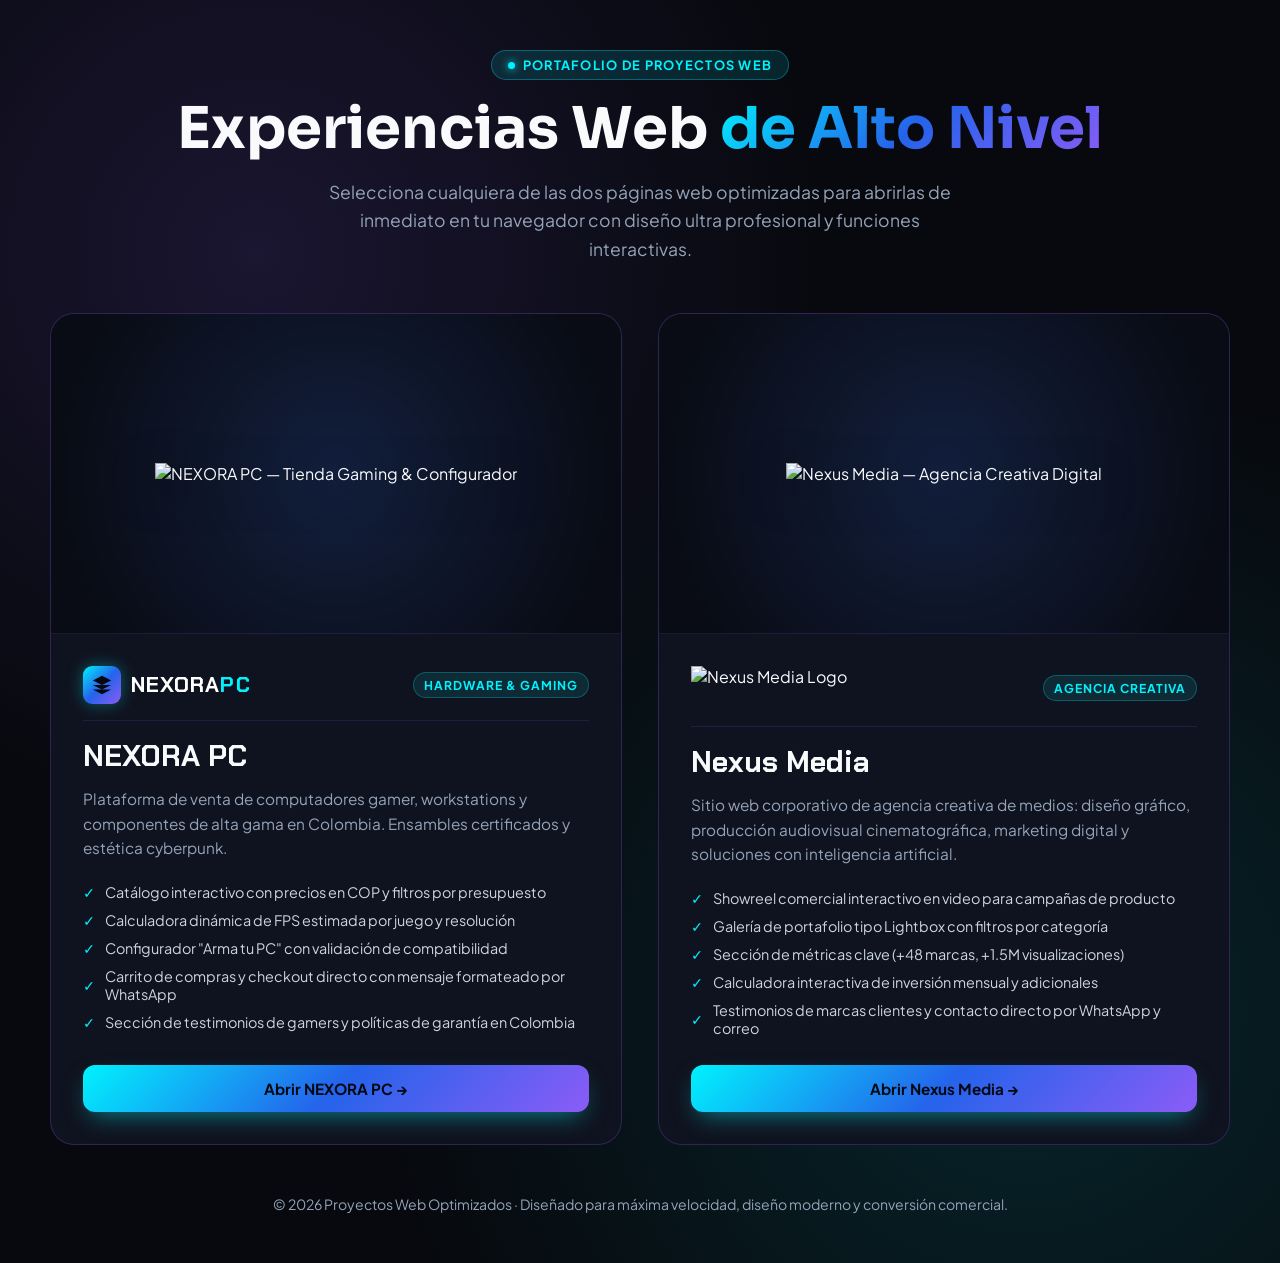
==== portal.html @ 9da2623e "Subir portal.html optimizado" ====
<!DOCTYPE html>
<html lang="es">
<head>
  <meta charset="utf-8">
  <meta name="viewport" content="width=device-width, initial-scale=1">
  <title>Nexus Hub — Portafolio de Proyectos Web Profesionales</title>
  <meta name="description" content="Centro de acceso a los proyectos web desarrollados: NEXORA PC (Tienda Gaming & Configurador) y Nexus Media (Agencia Creativa Digital).">
  <link rel="preconnect" href="https://fonts.googleapis.com">
  <link rel="preconnect" href="https://fonts.gstatic.com" crossorigin>
  <link href="https://fonts.googleapis.com/css2?family=Chakra+Petch:wght@600;700&family=Plus+Jakarta+Sans:wght@400;500;600;700;800&family=Sora:wght@600;700;800&display=swap" rel="stylesheet">
  <style>
    :root {
      --bg: #07090e;
      --card-bg: #0f131f;
      --cyan: #00f2fe;
      --violet: #8b5cf6;
      --blue: #2563eb;
      --grad: linear-gradient(135deg, var(--cyan) 0%, var(--blue) 50%, var(--violet) 100%);
      --text: #f8fafc;
      --text-muted: #94a3b8;
    }
    * { box-sizing: border-box; margin: 0; padding: 0; }
    body {
      background: var(--bg);
      color: var(--text);
      font-family: 'Plus Jakarta Sans', system-ui, sans-serif;
      min-height: 100vh;
      display: flex;
      flex-direction: column;
      justify-content: center;
      padding: 50px 20px;
      background-image: 
        radial-gradient(circle at 20% 20%, rgba(139, 92, 246, 0.15) 0%, transparent 40%),
        radial-gradient(circle at 80% 80%, rgba(0, 242, 254, 0.12) 0%, transparent 45%);
    }
    .wrap {
      width: min(1180px, 100%);
      margin: 0 auto;
    }
    header {
      text-align: center;
      margin-bottom: 50px;
    }
    .badge {
      display: inline-flex;
      align-items: center;
      gap: 8px;
      background: rgba(0, 242, 254, 0.12);
      border: 1px solid rgba(0, 242, 254, 0.3);
      color: var(--cyan);
      font-size: 0.8rem;
      font-weight: 700;
      padding: 6px 16px;
      border-radius: 999px;
      text-transform: uppercase;
      letter-spacing: 0.1em;
      margin-bottom: 16px;
    }
    .badge::before {
      content: "";
      width: 7px;
      height: 7px;
      border-radius: 50%;
      background: var(--cyan);
      box-shadow: 0 0 8px var(--cyan);
    }
    h1 {
      font-family: 'Sora', sans-serif;
      font-size: clamp(2.4rem, 4.5vw, 3.6rem);
      line-height: 1.15;
      margin-bottom: 16px;
    }
    h1 span {
      background: var(--grad);
      -webkit-background-clip: text;
      background-clip: text;
      color: transparent;
    }
    p.lead {
      color: var(--text-muted);
      font-size: 1.1rem;
      max-width: 650px;
      margin: 0 auto;
      line-height: 1.6;
    }
    .portal-grid {
      display: grid;
      grid-template-columns: repeat(2, 1fr);
      gap: 36px;
    }
    .portal-card {
      background: var(--card-bg);
      border: 1px solid rgba(139, 92, 246, 0.25);
      border-radius: 24px;
      overflow: hidden;
      display: flex;
      flex-direction: column;
      transition: all 0.35s cubic-bezier(0.16, 1, 0.3, 1);
      position: relative;
    }
    .portal-card:hover {
      transform: translateY(-8px);
      border-color: var(--cyan);
      box-shadow: 0 25px 60px -15px rgba(0, 242, 254, 0.3);
    }

    /* Área de Previsualización: Proporción perfecta sin aplastamiento */
    .card-preview {
      aspect-ratio: 16/9;
      background: radial-gradient(circle at center, rgba(37, 99, 235, 0.15) 0%, #090c15 85%);
      position: relative;
      overflow: hidden;
      display: flex;
      align-items: center;
      justify-content: center;
      padding: 24px;
      border-bottom: 1px solid rgba(139, 92, 246, 0.15);
    }
    .card-preview img {
      max-width: 100%;
      max-height: 100%;
      width: auto;
      height: auto;
      object-fit: contain;
      filter: drop-shadow(0 10px 20px rgba(0,0,0,0.6));
      transition: transform 0.4s ease;
      display: block;
    }
    .portal-card:hover .card-preview img {
      transform: scale(1.05);
    }

    /* Cabecera de Logo en la Tarjeta */
    .card-logo-bar {
      display: flex;
      align-items: center;
      justify-content: space-between;
      gap: 16px;
      margin-bottom: 16px;
      padding-bottom: 16px;
      border-bottom: 1px solid rgba(139, 92, 246, 0.15);
    }
    .logo-badge-nexora {
      display: flex;
      align-items: center;
      gap: 10px;
      font-family: 'Chakra Petch', sans-serif;
      font-size: 1.35rem;
      font-weight: 700;
      color: #fff;
      letter-spacing: 0.05em;
    }
    .logo-symbol-sm {
      width: 38px;
      height: 38px;
      background: var(--grad);
      border-radius: 9px;
      display: grid;
      place-items: center;
      box-shadow: 0 0 16px rgba(0, 242, 254, 0.35);
      flex-shrink: 0;
    }
    .logo-symbol-sm svg {
      width: 22px;
      height: 22px;
      fill: #050811;
    }
    .logo-badge-nexora span {
      color: var(--cyan);
    }

    /* Logo oficial de Nexus Media con proporción 100% natural */
    .nexus-logo-img {
      height: 44px;
      width: auto;
      max-width: 200px;
      object-fit: contain;
      display: block;
    }

    .card-content {
      padding: 32px;
      display: flex;
      flex-direction: column;
      flex: 1;
    }
    .card-tag {
      font-size: 0.76rem;
      font-weight: 700;
      color: var(--cyan);
      text-transform: uppercase;
      letter-spacing: 0.08em;
      background: rgba(0, 242, 254, 0.1);
      border: 1px solid rgba(0, 242, 254, 0.25);
      padding: 4px 10px;
      border-radius: 999px;
      white-space: nowrap;
    }
    h2 {
      font-family: 'Chakra Petch', sans-serif;
      font-size: 1.85rem;
      margin-bottom: 12px;
    }
    .desc {
      color: var(--text-muted);
      font-size: 0.96rem;
      line-height: 1.6;
      margin-bottom: 22px;
    }
    .feature-list {
      list-style: none;
      display: grid;
      gap: 10px;
      margin-bottom: 28px;
      font-size: 0.9rem;
      color: #cbd5e1;
    }
    .feature-list li {
      display: flex;
      align-items: center;
      gap: 10px;
    }
    .feature-list li::before {
      content: "✓";
      color: var(--cyan);
      font-weight: 800;
    }
    .btn {
      display: inline-flex;
      align-items: center;
      justify-content: center;
      gap: 10px;
      padding: 14px 28px;
      border-radius: 12px;
      font-weight: 700;
      font-size: 0.95rem;
      text-decoration: none;
      cursor: pointer;
      border: none;
      transition: all 0.25s;
      margin-top: auto;
    }
    .btn-primary {
      background: var(--grad);
      color: #050811;
      box-shadow: 0 10px 25px -8px rgba(0, 242, 254, 0.5);
    }
    .btn-primary:hover {
      box-shadow: 0 14px 35px -5px rgba(0, 242, 254, 0.75);
      filter: brightness(1.1);
      transform: translateY(-2px);
    }
    footer {
      text-align: center;
      margin-top: 50px;
      color: var(--text-muted);
      font-size: 0.88rem;
    }
    @media (max-width: 860px) {
      .portal-grid { grid-template-columns: 1fr; }
    }
  </style>
</head>
<body>
  <div class="wrap">
    <header>
      <div class="badge">Portafolio de Proyectos Web</div>
      <h1>Experiencias Web <span>de Alto Nivel</span></h1>
      <p class="lead">Selecciona cualquiera de las dos páginas web optimizadas para abrirlas de inmediato en tu navegador con diseño ultra profesional y funciones interactivas.</p>
    </header>

    <div class="portal-grid">
      <!-- Card 1: NEXORA PC -->
      <article class="portal-card">
        <div class="card-preview">
          <img src="imagenes/pcgam_newj.1280.webp" alt="NEXORA PC — Tienda Gaming & Configurador">
        </div>
        <div class="card-content">
          <div class="card-logo-bar">
            <div class="logo-badge-nexora">
              <div class="logo-symbol-sm">
                <svg viewBox="0 0 24 24"><path d="M12 2L2 7l10 5 10-5-10-5zM2 17l10 5 10-5M2 12l10 5 10-5"/></svg>
              </div>
              <div>NEXORA<span>PC</span></div>
            </div>
            <span class="card-tag">Hardware & Gaming</span>
          </div>

          <h2>NEXORA PC</h2>
          <p class="desc">Plataforma de venta de computadores gamer, workstations y componentes de alta gama en Colombia. Ensambles certificados y estética cyberpunk.</p>
          
          <ul class="feature-list">
            <li>Catálogo interactivo con precios en COP y filtros por presupuesto</li>
            <li>Calculadora dinámica de FPS estimada por juego y resolución</li>
            <li>Configurador "Arma tu PC" con validación de compatibilidad</li>
            <li>Carrito de compras y checkout directo con mensaje formateado por WhatsApp</li>
            <li>Sección de testimonios de gamers y políticas de garantía en Colombia</li>
          </ul>

          <a class="btn btn-primary" href="index.html">
            Abrir NEXORA PC →
          </a>
        </div>
      </article>

      <!-- Card 2: NEXUS MEDIA -->
      <article class="portal-card">
        <div class="card-preview">
          <img src="nexus-media/nexus-media/assets/img/banner-visual.webp" alt="Nexus Media — Agencia Creativa Digital">
        </div>
        <div class="card-content">
          <div class="card-logo-bar">
            <img src="nexus-media/nexus-media/assets/img/logo-full.png" alt="Nexus Media Logo" class="nexus-logo-img">
            <span class="card-tag">Agencia Creativa</span>
          </div>

          <h2>Nexus Media</h2>
          <p class="desc">Sitio web corporativo de agencia creativa de medios: diseño gráfico, producción audiovisual cinematográfica, marketing digital y soluciones con inteligencia artificial.</p>

          <ul class="feature-list">
            <li>Showreel comercial interactivo en video para campañas de producto</li>
            <li>Galería de portafolio tipo Lightbox con filtros por categoría</li>
            <li>Sección de métricas clave (+48 marcas, +1.5M visualizaciones)</li>
            <li>Calculadora interactiva de inversión mensual y adicionales</li>
            <li>Testimonios de marcas clientes y contacto directo por WhatsApp y correo</li>
          </ul>

          <a class="btn btn-primary" href="nexus-media/index.html">
            Abrir Nexus Media →
          </a>
        </div>
      </article>
    </div>

    <footer>
      © 2026 Proyectos Web Optimizados · Diseñado para máxima velocidad, diseño moderno y conversión comercial.
    </footer>
  </div>
</body>
</html>
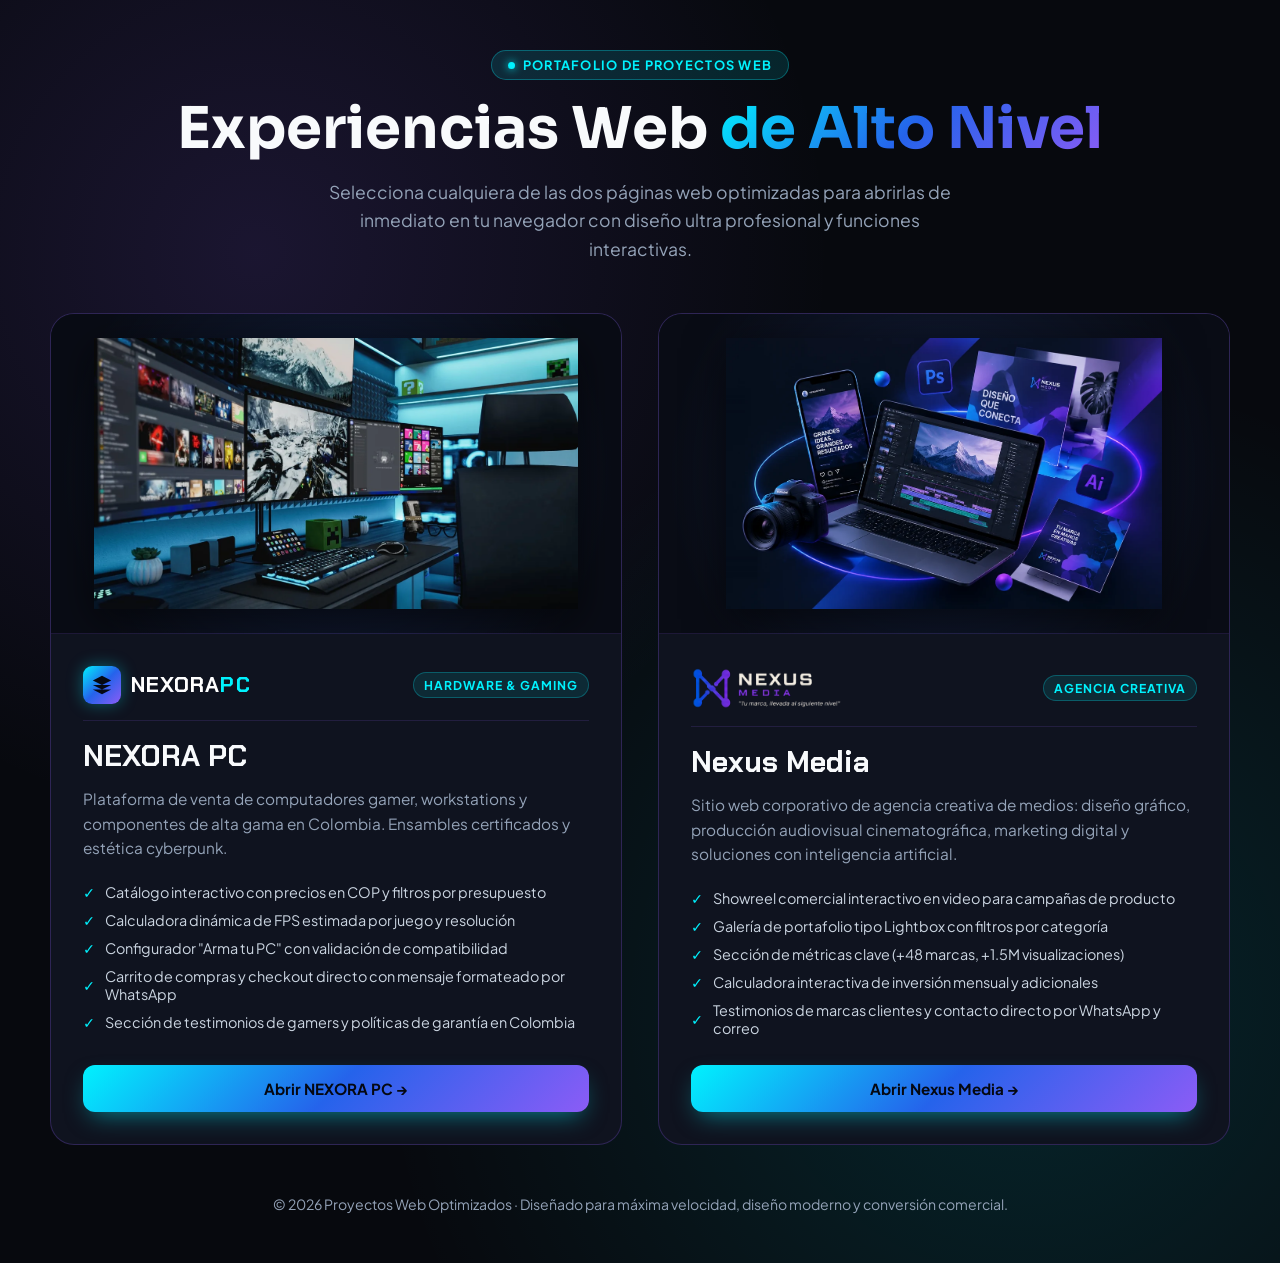
==== commit 1005422b: "Actualizar enlace a nexora.html en portal.html" ====
--- a/portal.html
+++ b/portal.html
@@ -297,7 +297,7 @@
             <li>Sección de testimonios de gamers y políticas de garantía en Colombia</li>
           </ul>
 
-          <a class="btn btn-primary" href="index.html">
+          <a class="btn btn-primary" href="nexora.html">
             Abrir NEXORA PC →
           </a>
         </div>
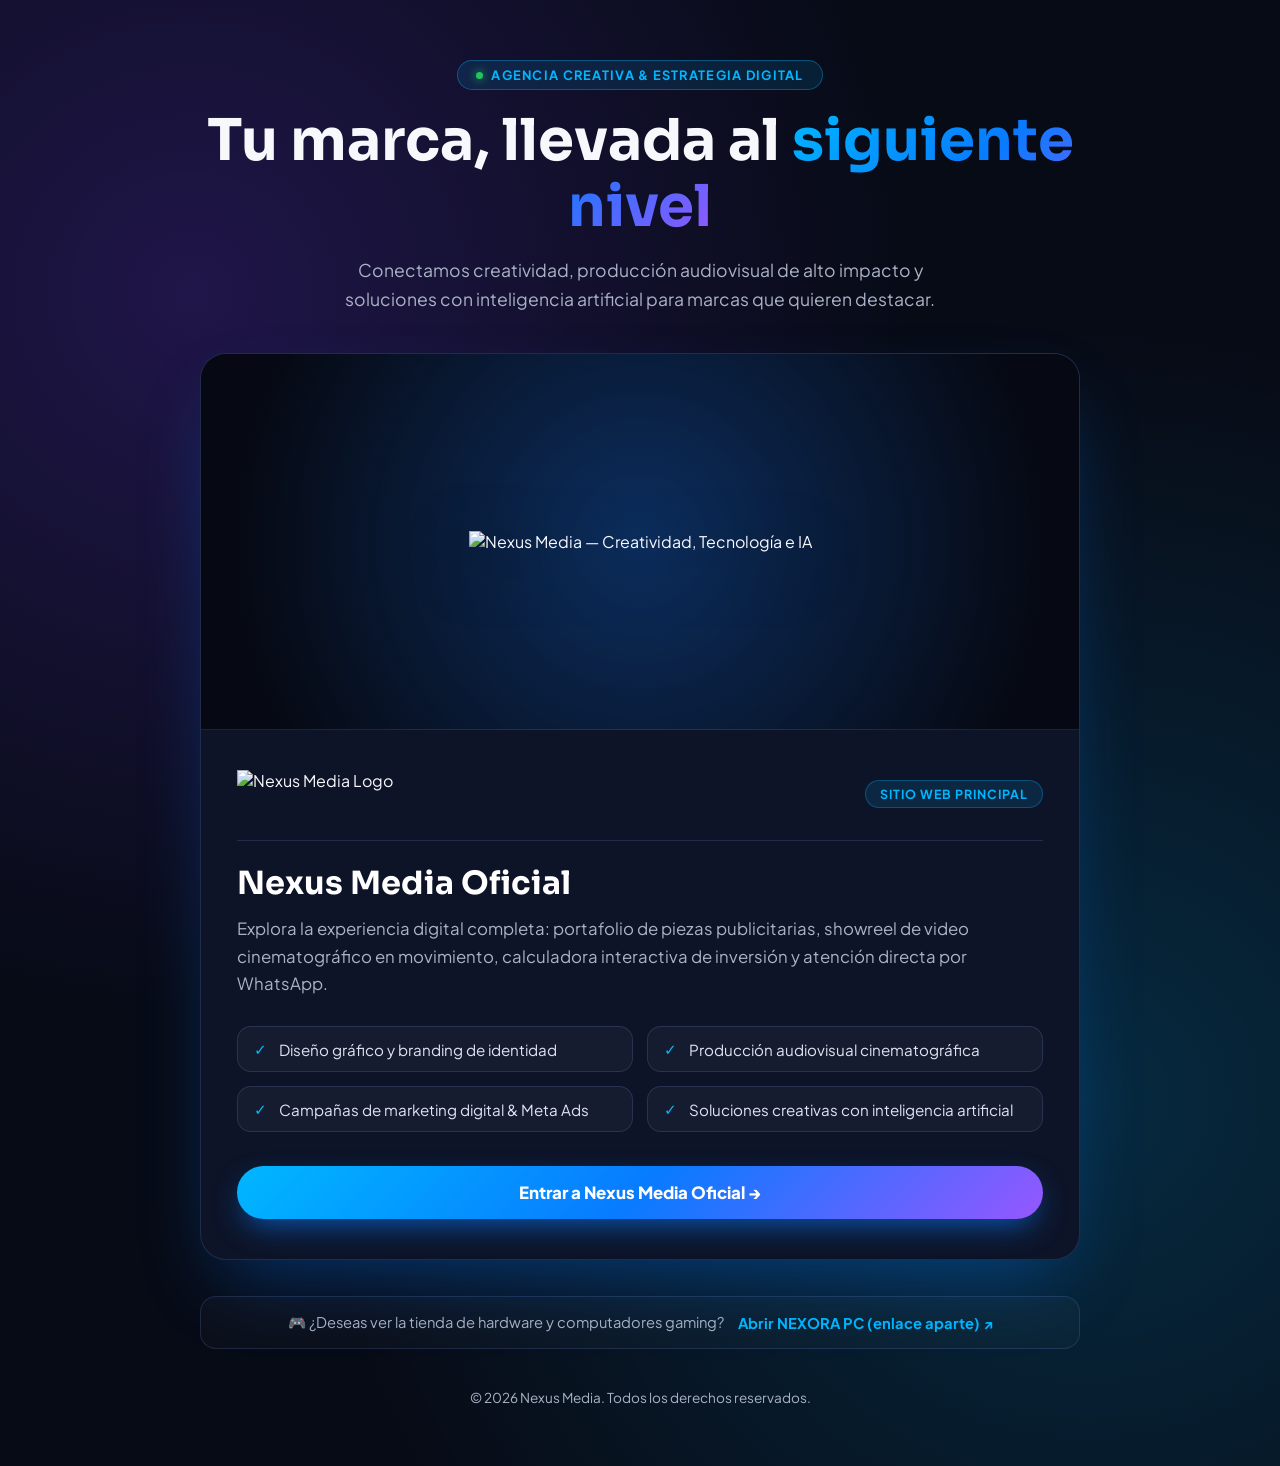
==== commit 2f0044bb: "Actualizar portal con solo Nexus Media" ====
--- a/portal.html
+++ b/portal.html
@@ -3,21 +3,23 @@
 <head>
   <meta charset="utf-8">
   <meta name="viewport" content="width=device-width, initial-scale=1">
-  <title>Nexus Hub — Portafolio de Proyectos Web Profesionales</title>
-  <meta name="description" content="Centro de acceso a los proyectos web desarrollados: NEXORA PC (Tienda Gaming & Configurador) y Nexus Media (Agencia Creativa Digital).">
+  <title>Nexus Hub — Acceso a Nexus Media</title>
+  <meta name="description" content="Acceso oficial a Nexus Media — Agencia Creativa Digital: diseño gráfico, producción audiovisual cinematográfica, marketing digital y soluciones con inteligencia artificial.">
+  <link rel="icon" href="assets/img/favicon.png">
   <link rel="preconnect" href="https://fonts.googleapis.com">
   <link rel="preconnect" href="https://fonts.gstatic.com" crossorigin>
-  <link href="https://fonts.googleapis.com/css2?family=Chakra+Petch:wght@600;700&family=Plus+Jakarta+Sans:wght@400;500;600;700;800&family=Sora:wght@600;700;800&display=swap" rel="stylesheet">
+  <link href="https://fonts.googleapis.com/css2?family=Plus+Jakarta+Sans:wght@400;500;600;700;800&family=Sora:wght@600;700;800&display=swap" rel="stylesheet">
   <style>
     :root {
-      --bg: #07090e;
-      --card-bg: #0f131f;
-      --cyan: #00f2fe;
-      --violet: #8b5cf6;
-      --blue: #2563eb;
+      --bg: #070B16;
+      --card-bg: #0D1428;
+      --cyan: #00B7FF;
+      --violet: #9657FF;
+      --blue: #087BFF;
       --grad: linear-gradient(135deg, var(--cyan) 0%, var(--blue) 50%, var(--violet) 100%);
-      --text: #f8fafc;
-      --text-muted: #94a3b8;
+      --text: #F7F8FC;
+      --text-muted: #AAB2C5;
+      --line: rgba(140, 160, 255, 0.16);
     }
     * { box-sizing: border-box; margin: 0; padding: 0; }
     body {
@@ -28,41 +30,41 @@
       display: flex;
       flex-direction: column;
       justify-content: center;
-      padding: 50px 20px;
+      padding: 60px 20px;
       background-image: 
-        radial-gradient(circle at 20% 20%, rgba(139, 92, 246, 0.15) 0%, transparent 40%),
-        radial-gradient(circle at 80% 80%, rgba(0, 242, 254, 0.12) 0%, transparent 45%);
+        radial-gradient(circle at 15% 20%, rgba(120, 59, 255, 0.22) 0%, transparent 45%),
+        radial-gradient(circle at 85% 75%, rgba(0, 183, 255, 0.18) 0%, transparent 50%);
     }
     .wrap {
-      width: min(1180px, 100%);
+      width: min(880px, 100%);
       margin: 0 auto;
     }
     header {
       text-align: center;
-      margin-bottom: 50px;
+      margin-bottom: 40px;
     }
     .badge {
       display: inline-flex;
       align-items: center;
       gap: 8px;
-      background: rgba(0, 242, 254, 0.12);
-      border: 1px solid rgba(0, 242, 254, 0.3);
+      background: rgba(0, 183, 255, 0.12);
+      border: 1px solid rgba(0, 183, 255, 0.35);
       color: var(--cyan);
       font-size: 0.8rem;
       font-weight: 700;
-      padding: 6px 16px;
+      padding: 6px 18px;
       border-radius: 999px;
       text-transform: uppercase;
       letter-spacing: 0.1em;
-      margin-bottom: 16px;
+      margin-bottom: 18px;
     }
     .badge::before {
       content: "";
       width: 7px;
       height: 7px;
       border-radius: 50%;
-      background: var(--cyan);
-      box-shadow: 0 0 8px var(--cyan);
+      background: #22c55e;
+      box-shadow: 0 0 10px #22c55e;
     }
     h1 {
       font-family: 'Sora', sans-serif;
@@ -79,261 +81,231 @@
     p.lead {
       color: var(--text-muted);
       font-size: 1.1rem;
-      max-width: 650px;
+      max-width: 620px;
       margin: 0 auto;
       line-height: 1.6;
     }
-    .portal-grid {
-      display: grid;
-      grid-template-columns: repeat(2, 1fr);
-      gap: 36px;
-    }
-    .portal-card {
+
+    /* Tarjeta Principal Exclusiva de Nexus Media */
+    .showcase-card {
       background: var(--card-bg);
-      border: 1px solid rgba(139, 92, 246, 0.25);
-      border-radius: 24px;
+      border: 1px solid var(--line);
+      border-radius: 26px;
       overflow: hidden;
       display: flex;
       flex-direction: column;
-      transition: all 0.35s cubic-bezier(0.16, 1, 0.3, 1);
+      box-shadow: 0 35px 80px -25px rgba(8, 123, 255, 0.4);
+      transition: all 0.35s ease;
       position: relative;
     }
-    .portal-card:hover {
-      transform: translateY(-8px);
-      border-color: var(--cyan);
-      box-shadow: 0 25px 60px -15px rgba(0, 242, 254, 0.3);
-    }
-
-    /* Área de Previsualización: Proporción perfecta sin aplastamiento */
-    .card-preview {
-      aspect-ratio: 16/9;
-      background: radial-gradient(circle at center, rgba(37, 99, 235, 0.15) 0%, #090c15 85%);
+    .showcase-card:hover {
+      border-color: rgba(0, 183, 255, 0.5);
+      box-shadow: 0 40px 90px -20px rgba(120, 59, 255, 0.55);
+    }
+    .preview-box {
+      aspect-ratio: 21/9;
+      background: radial-gradient(circle at center, rgba(8, 123, 255, 0.25) 0%, #060913 85%);
+      display: flex;
+      align-items: center;
+      justify-content: center;
+      padding: 24px;
+      border-bottom: 1px solid var(--line);
       position: relative;
       overflow: hidden;
-      display: flex;
-      align-items: center;
-      justify-content: center;
-      padding: 24px;
-      border-bottom: 1px solid rgba(139, 92, 246, 0.15);
-    }
-    .card-preview img {
+    }
+    .preview-box img {
       max-width: 100%;
       max-height: 100%;
       width: auto;
       height: auto;
       object-fit: contain;
-      filter: drop-shadow(0 10px 20px rgba(0,0,0,0.6));
-      transition: transform 0.4s ease;
+      filter: drop-shadow(0 15px 30px rgba(0,0,0,0.7));
+      transition: transform 0.5s ease;
       display: block;
     }
-    .portal-card:hover .card-preview img {
-      transform: scale(1.05);
-    }
-
-    /* Cabecera de Logo en la Tarjeta */
-    .card-logo-bar {
+    .showcase-card:hover .preview-box img {
+      transform: scale(1.03);
+    }
+    .card-content {
+      padding: 40px 36px;
+      display: flex;
+      flex-direction: column;
+    }
+    .brand-header {
       display: flex;
       align-items: center;
       justify-content: space-between;
       gap: 16px;
-      margin-bottom: 16px;
-      padding-bottom: 16px;
-      border-bottom: 1px solid rgba(139, 92, 246, 0.15);
-    }
-    .logo-badge-nexora {
-      display: flex;
-      align-items: center;
-      gap: 10px;
-      font-family: 'Chakra Petch', sans-serif;
-      font-size: 1.35rem;
-      font-weight: 700;
-      color: #fff;
-      letter-spacing: 0.05em;
-    }
-    .logo-symbol-sm {
-      width: 38px;
-      height: 38px;
-      background: var(--grad);
-      border-radius: 9px;
-      display: grid;
-      place-items: center;
-      box-shadow: 0 0 16px rgba(0, 242, 254, 0.35);
-      flex-shrink: 0;
-    }
-    .logo-symbol-sm svg {
-      width: 22px;
-      height: 22px;
-      fill: #050811;
-    }
-    .logo-badge-nexora span {
-      color: var(--cyan);
-    }
-
-    /* Logo oficial de Nexus Media con proporción 100% natural */
-    .nexus-logo-img {
-      height: 44px;
+      padding-bottom: 22px;
+      margin-bottom: 22px;
+      border-bottom: 1px solid var(--line);
+      flex-wrap: wrap;
+    }
+    .brand-logo-img {
+      height: 48px;
       width: auto;
-      max-width: 200px;
+      max-width: 220px;
       object-fit: contain;
       display: block;
     }
-
-    .card-content {
-      padding: 32px;
-      display: flex;
-      flex-direction: column;
-      flex: 1;
-    }
-    .card-tag {
-      font-size: 0.76rem;
+    .brand-tag {
+      font-size: 0.78rem;
       font-weight: 700;
       color: var(--cyan);
       text-transform: uppercase;
       letter-spacing: 0.08em;
-      background: rgba(0, 242, 254, 0.1);
-      border: 1px solid rgba(0, 242, 254, 0.25);
-      padding: 4px 10px;
+      background: rgba(0, 183, 255, 0.12);
+      border: 1px solid rgba(0, 183, 255, 0.3);
+      padding: 5px 14px;
       border-radius: 999px;
-      white-space: nowrap;
     }
     h2 {
-      font-family: 'Chakra Petch', sans-serif;
-      font-size: 1.85rem;
+      font-family: 'Sora', sans-serif;
+      font-size: 2rem;
       margin-bottom: 12px;
+      color: #fff;
     }
     .desc {
       color: var(--text-muted);
-      font-size: 0.96rem;
-      line-height: 1.6;
-      margin-bottom: 22px;
-    }
-    .feature-list {
-      list-style: none;
+      font-size: 1.05rem;
+      line-height: 1.65;
+      margin-bottom: 28px;
+    }
+    .feature-grid {
       display: grid;
-      gap: 10px;
-      margin-bottom: 28px;
-      font-size: 0.9rem;
-      color: #cbd5e1;
-    }
-    .feature-list li {
-      display: flex;
-      align-items: center;
-      gap: 10px;
-    }
-    .feature-list li::before {
+      grid-template-columns: 1fr 1fr;
+      gap: 14px;
+      margin-bottom: 34px;
+    }
+    .feature-item {
+      display: flex;
+      align-items: center;
+      gap: 12px;
+      font-size: 0.95rem;
+      color: #dfe3f1;
+      background: rgba(255, 255, 255, 0.035);
+      border: 1px solid var(--line);
+      padding: 12px 16px;
+      border-radius: 14px;
+    }
+    .feature-item::before {
       content: "✓";
       color: var(--cyan);
       font-weight: 800;
     }
-    .btn {
+    .btn-main {
       display: inline-flex;
       align-items: center;
       justify-content: center;
-      gap: 10px;
-      padding: 14px 28px;
-      border-radius: 12px;
-      font-weight: 700;
-      font-size: 0.95rem;
+      gap: 12px;
+      padding: 16px 36px;
+      border-radius: 999px;
+      font-weight: 800;
+      font-size: 1.05rem;
       text-decoration: none;
       cursor: pointer;
-      border: none;
+      background: var(--grad);
+      color: #fff;
+      box-shadow: 0 12px 30px -8px rgba(8, 123, 255, 0.7);
       transition: all 0.25s;
-      margin-top: auto;
-    }
-    .btn-primary {
-      background: var(--grad);
-      color: #050811;
-      box-shadow: 0 10px 25px -8px rgba(0, 242, 254, 0.5);
-    }
-    .btn-primary:hover {
-      box-shadow: 0 14px 35px -5px rgba(0, 242, 254, 0.75);
+    }
+    .btn-main:hover {
+      transform: translateY(-2px);
+      box-shadow: 0 16px 40px -6px rgba(0, 183, 255, 0.85);
       filter: brightness(1.1);
-      transform: translateY(-2px);
-    }
+    }
+
+    /* Enlace Aparte para PC Gaming */
+    .alt-access-bar {
+      margin-top: 36px;
+      text-align: center;
+      background: rgba(255, 255, 255, 0.025);
+      border: 1px solid var(--line);
+      border-radius: 16px;
+      padding: 16px 22px;
+      display: flex;
+      align-items: center;
+      justify-content: center;
+      gap: 14px;
+      flex-wrap: wrap;
+      font-size: 0.92rem;
+      color: var(--text-muted);
+    }
+    .alt-access-bar a {
+      color: var(--cyan);
+      text-decoration: none;
+      font-weight: 700;
+      display: inline-flex;
+      align-items: center;
+      gap: 6px;
+      transition: color 0.2s;
+    }
+    .alt-access-bar a:hover {
+      color: #fff;
+      text-decoration: underline;
+    }
+
     footer {
       text-align: center;
-      margin-top: 50px;
+      margin-top: 40px;
       color: var(--text-muted);
-      font-size: 0.88rem;
-    }
-    @media (max-width: 860px) {
-      .portal-grid { grid-template-columns: 1fr; }
+      font-size: 0.85rem;
+    }
+    @media (max-width: 700px) {
+      .feature-grid { grid-template-columns: 1fr; }
+      .preview-box { aspect-ratio: 16/9; }
+      .card-content { padding: 26px 20px; }
     }
   </style>
 </head>
 <body>
   <div class="wrap">
     <header>
-      <div class="badge">Portafolio de Proyectos Web</div>
-      <h1>Experiencias Web <span>de Alto Nivel</span></h1>
-      <p class="lead">Selecciona cualquiera de las dos páginas web optimizadas para abrirlas de inmediato en tu navegador con diseño ultra profesional y funciones interactivas.</p>
+      <div class="badge">Agencia Creativa & Estrategia Digital</div>
+      <h1>Tu marca, llevada al <span>siguiente nivel</span></h1>
+      <p class="lead">Conectamos creatividad, producción audiovisual de alto impacto y soluciones con inteligencia artificial para marcas que quieren destacar.</p>
     </header>
 
-    <div class="portal-grid">
-      <!-- Card 1: NEXORA PC -->
-      <article class="portal-card">
-        <div class="card-preview">
-          <img src="imagenes/pcgam_newj.1280.webp" alt="NEXORA PC — Tienda Gaming & Configurador">
+    <!-- Tarjeta Principal: Nexus Media -->
+    <article class="showcase-card">
+      <div class="preview-box">
+        <img src="assets/img/banner-visual.webp" alt="Nexus Media — Creatividad, Tecnología e IA">
+      </div>
+
+      <div class="card-content">
+        <div class="brand-header">
+          <img src="assets/img/logo-full.png" alt="Nexus Media Logo" class="brand-logo-img">
+          <span class="brand-tag">Sitio Web Principal</span>
         </div>
-        <div class="card-content">
-          <div class="card-logo-bar">
-            <div class="logo-badge-nexora">
-              <div class="logo-symbol-sm">
-                <svg viewBox="0 0 24 24"><path d="M12 2L2 7l10 5 10-5-10-5zM2 17l10 5 10-5M2 12l10 5 10-5"/></svg>
-              </div>
-              <div>NEXORA<span>PC</span></div>
-            </div>
-            <span class="card-tag">Hardware & Gaming</span>
-          </div>
-
-          <h2>NEXORA PC</h2>
-          <p class="desc">Plataforma de venta de computadores gamer, workstations y componentes de alta gama en Colombia. Ensambles certificados y estética cyberpunk.</p>
-          
-          <ul class="feature-list">
-            <li>Catálogo interactivo con precios en COP y filtros por presupuesto</li>
-            <li>Calculadora dinámica de FPS estimada por juego y resolución</li>
-            <li>Configurador "Arma tu PC" con validación de compatibilidad</li>
-            <li>Carrito de compras y checkout directo con mensaje formateado por WhatsApp</li>
-            <li>Sección de testimonios de gamers y políticas de garantía en Colombia</li>
-          </ul>
-
-          <a class="btn btn-primary" href="nexora.html">
-            Abrir NEXORA PC →
-          </a>
+
+        <h2>Nexus Media Oficial</h2>
+        <p class="desc">
+          Explora la experiencia digital completa: portafolio de piezas publicitarias, showreel de video cinematográfico en movimiento, calculadora interactiva de inversión y atención directa por WhatsApp.
+        </p>
+
+        <div class="feature-grid">
+          <div class="feature-item">Diseño gráfico y branding de identidad</div>
+          <div class="feature-item">Producción audiovisual cinematográfica</div>
+          <div class="feature-item">Campañas de marketing digital & Meta Ads</div>
+          <div class="feature-item">Soluciones creativas con inteligencia artificial</div>
         </div>
-      </article>
-
-      <!-- Card 2: NEXUS MEDIA -->
-      <article class="portal-card">
-        <div class="card-preview">
-          <img src="nexus-media/nexus-media/assets/img/banner-visual.webp" alt="Nexus Media — Agencia Creativa Digital">
-        </div>
-        <div class="card-content">
-          <div class="card-logo-bar">
-            <img src="nexus-media/nexus-media/assets/img/logo-full.png" alt="Nexus Media Logo" class="nexus-logo-img">
-            <span class="card-tag">Agencia Creativa</span>
-          </div>
-
-          <h2>Nexus Media</h2>
-          <p class="desc">Sitio web corporativo de agencia creativa de medios: diseño gráfico, producción audiovisual cinematográfica, marketing digital y soluciones con inteligencia artificial.</p>
-
-          <ul class="feature-list">
-            <li>Showreel comercial interactivo en video para campañas de producto</li>
-            <li>Galería de portafolio tipo Lightbox con filtros por categoría</li>
-            <li>Sección de métricas clave (+48 marcas, +1.5M visualizaciones)</li>
-            <li>Calculadora interactiva de inversión mensual y adicionales</li>
-            <li>Testimonios de marcas clientes y contacto directo por WhatsApp y correo</li>
-          </ul>
-
-          <a class="btn btn-primary" href="nexus-media/index.html">
-            Abrir Nexus Media →
-          </a>
-        </div>
-      </article>
+
+        <a class="btn-main" href="index.html">
+          Entrar a Nexus Media Oficial →
+        </a>
+      </div>
+    </article>
+
+    <!-- Enlace Aparte para NEXORA PC Gaming -->
+    <div class="alt-access-bar">
+      <span>🎮 ¿Deseas ver la tienda de hardware y computadores gaming?</span>
+      <a href="nexora.html" target="_blank" rel="noopener">
+        Abrir NEXORA PC (enlace aparte) ↗
+      </a>
     </div>
 
     <footer>
-      © 2026 Proyectos Web Optimizados · Diseñado para máxima velocidad, diseño moderno y conversión comercial.
+      © 2026 Nexus Media. Todos los derechos reservados.
     </footer>
   </div>
 </body>
